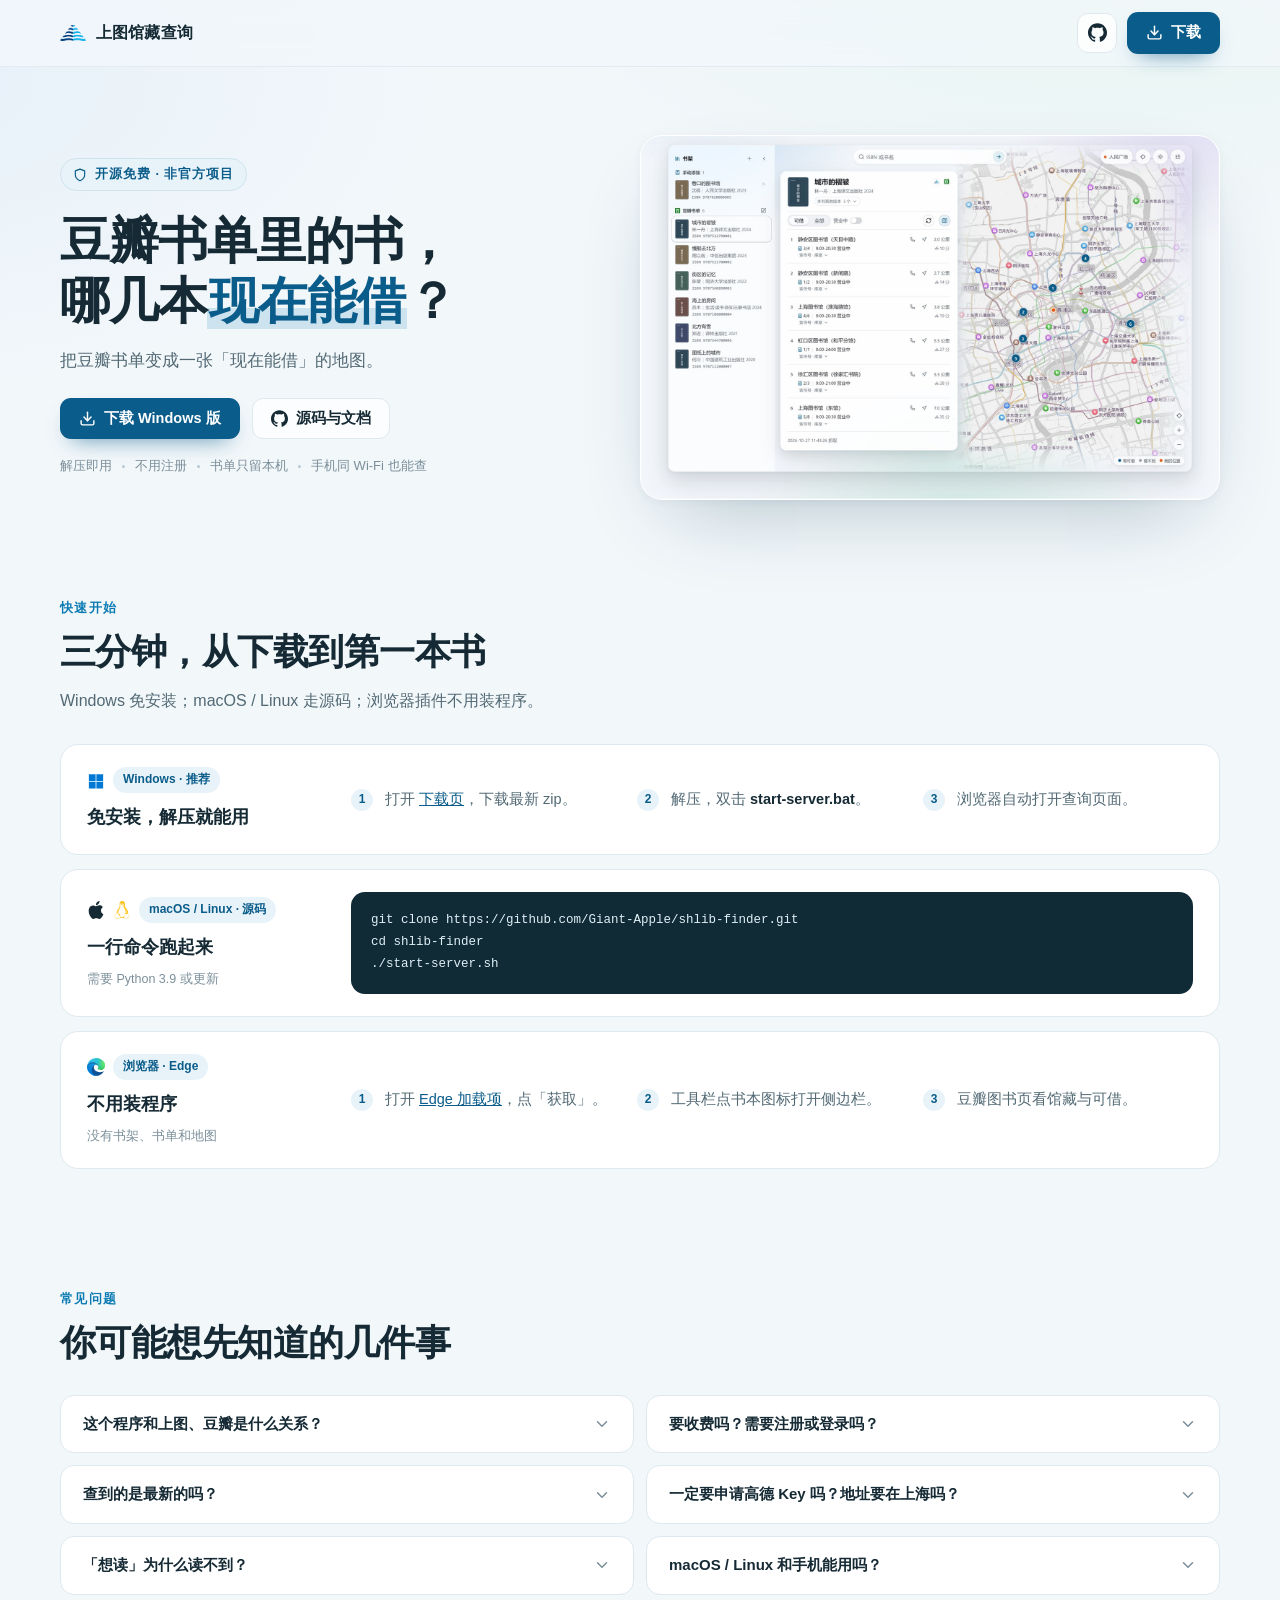
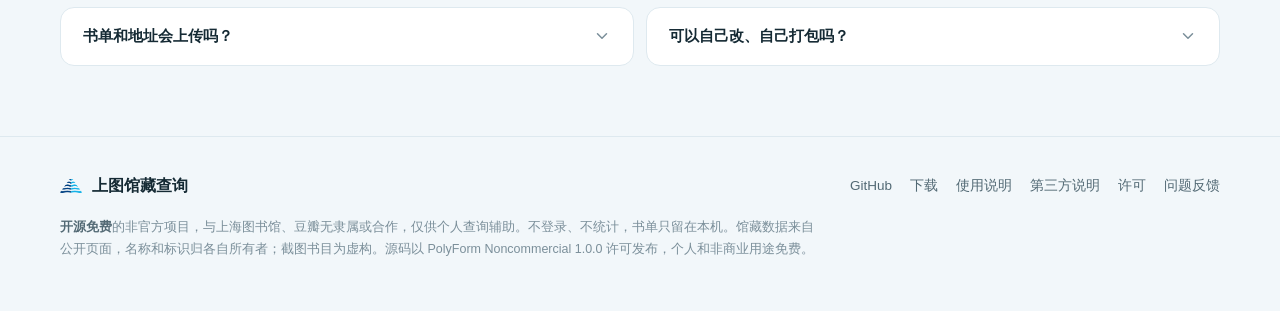
==== docs/index.html @ ef9fbb6e "官网快速开始改成三个端并配平台图标" ====
<!DOCTYPE html>
<html lang="zh-CN">
<head>
<meta charset="utf-8">
<meta name="viewport" content="width=device-width, initial-scale=1">
<title>上图馆藏查询 · 把豆瓣书单变成一张「现在能借」的地图</title>
<meta name="description" content="开源免费的个人工具：把豆瓣书单变成一张「现在能借」的地图，按 ISBN 查上海图书馆和全市分馆有没有、能不能借，按远近排好并标在地图上。装在自己电脑上，不用注册。">
<meta name="theme-color" content="#f2f7fa">
<meta property="og:type" content="website">
<meta property="og:title" content="上图馆藏查询 · 豆瓣书单 → 上海图书馆在架地图">
<meta property="og:description" content="开源免费。豆瓣书单变成一张「现在能借」的地图：按 ISBN 查上图与全市分馆的在架情况，按远近排好并标在地图上。装在自己电脑上，书单和配置只留在这台电脑上。">
<meta property="og:image" content="https://raw.githubusercontent.com/Giant-Apple/shlib-finder/main/docs/feature/01-hero.jpg">
<link rel="icon" type="image/png" sizes="32x32" href="icon-32.png">
<link rel="apple-touch-icon" href="icon-180.png">
<style>
  :root {
    --bg: #f2f7fa;
    --card: #ffffff;
    --ink: #152a34;
    --ink-2: #526974;
    --ink-3: #7b8f9a;
    --brand: #0a5c8a;
    --brand-2: #0a7ab2;
    --brand-soft: #e8f3f9;
    --brand-line: #cfe3ef;
    --line: #dee9ef;
    --shadow: 0 34px 80px -34px rgba(16, 62, 86, .32), 0 2px 8px rgba(16, 62, 86, .05);
    --font: -apple-system, BlinkMacSystemFont, "Segoe UI", "PingFang SC",
            "Hiragino Sans GB", "Microsoft YaHei", "Noto Sans SC", Roboto, sans-serif;
    --mono: "SFMono-Regular", ui-monospace, Consolas, "Liberation Mono", Menlo, monospace;
  }

  * { box-sizing: border-box; }

  html { scroll-behavior: smooth; scroll-padding-top: 88px; }

  body {
    margin: 0;
    font-family: var(--font);
    color: var(--ink);
    line-height: 1.65;
    background:
      radial-gradient(1100px 620px at 88% -8%, #e2f4ed 0%, rgba(226, 244, 237, 0) 62%),
      radial-gradient(900px 520px at -8% 4%, #e6f0f9 0%, rgba(230, 240, 249, 0) 60%),
      var(--bg);
    -webkit-font-smoothing: antialiased;
    text-rendering: optimizeLegibility;
  }

  a { color: var(--brand); }

  img { display: block; max-width: 100%; height: auto; }

  .wrap { width: min(1160px, calc(100% - 48px)); margin: 0 auto; }

  .skip {
    position: absolute; left: -9999px; top: 0; z-index: 100;
    background: var(--brand); color: #fff; padding: 10px 16px; border-radius: 0 0 10px 0;
  }
  .skip:focus { left: 0; }

  :focus-visible { outline: 3px solid rgba(10, 122, 178, .45); outline-offset: 3px; border-radius: 6px; }

  /* ---------------------------------------------------------------- 顶栏 */

  .top {
    position: sticky; top: 0; z-index: 20;
    background: rgba(242, 247, 250, .82);
    border-bottom: 1px solid rgba(222, 233, 239, .8);
    backdrop-filter: saturate(1.4) blur(14px);
    -webkit-backdrop-filter: saturate(1.4) blur(14px);
  }
  .top-in {
    display: flex; align-items: center; gap: 28px;
    height: 66px;
  }
  .brand {
    display: inline-flex; align-items: center; gap: 10px;
    color: var(--ink); text-decoration: none; font-weight: 650;
    letter-spacing: .01em; font-size: 16px; white-space: nowrap;
  }
  .brand img { width: 26px; height: auto; }
  .top-acts { display: flex; align-items: center; gap: 10px; margin-left: auto; }

  .btn {
    display: inline-flex; align-items: center; justify-content: center; gap: 8px;
    padding: 11px 18px; border-radius: 11px; border: 1px solid transparent;
    font-family: inherit; font-size: 14.5px; font-weight: 600; line-height: 1.2;
    text-decoration: none; cursor: pointer; white-space: nowrap;
    transition: background .16s ease, border-color .16s ease, transform .16s ease, box-shadow .16s ease;
  }
  .btn svg { width: 17px; height: 17px; flex: none; }
  .btn-primary {
    background: var(--brand); color: #fff;
    box-shadow: 0 10px 22px -12px rgba(10, 92, 138, .8);
  }
  .btn-primary:hover { background: #084c72; transform: translateY(-1px); }
  .btn-ghost { background: rgba(255, 255, 255, .75); color: var(--ink); border-color: var(--line); }
  .btn-ghost:hover { border-color: var(--brand-line); color: var(--brand); background: #fff; }
  .btn-icon { width: 40px; height: 40px; padding: 0; border-radius: 11px; }
  .btn-icon svg { width: 19px; height: 19px; }

  /* ---------------------------------------------------------------- 首屏 */

  .hero { padding: 68px 0 36px; }
  .hero-grid {
    display: grid; grid-template-columns: minmax(0, .95fr) minmax(0, 1.05fr);
    gap: 56px; align-items: center;
  }
  .eyebrow {
    display: inline-flex; align-items: center; gap: 8px;
    font-size: 12.5px; letter-spacing: .08em; text-transform: uppercase;
    color: var(--brand); background: var(--brand-soft);
    border: 1px solid var(--brand-line); border-radius: 999px;
    padding: 5px 12px; font-weight: 650;
  }
  .eyebrow svg { width: 14px; height: 14px; }
  h1 {
    margin: 20px 0 16px;
    font-size: clamp(31px, 4vw, 50px);
    line-height: 1.2; letter-spacing: -.02em; font-weight: 750;
  }
  h1 .hl {
    color: var(--brand); white-space: nowrap;
    background: linear-gradient(transparent 62%, rgba(10, 122, 178, .16) 62%);
    padding: 0 2px;
  }
  .lede { margin: 0 0 24px; color: var(--ink-2); font-size: 16.5px; max-width: 34em; }
  .cta-row { display: flex; flex-wrap: wrap; gap: 12px; align-items: center; }
  .hero-notes {
    margin: 16px 0 0; display: flex; flex-wrap: wrap; align-items: center;
    font-size: 13px; color: var(--ink-3);
  }
  .hero-notes span { display: inline-flex; align-items: center; white-space: nowrap; }
  .hero-notes span:not(:last-child)::after {
    content: ""; width: 3px; height: 3px; margin: 0 10px;
    border-radius: 50%; background: #b6c9d4;
  }

  .shot {
    border-radius: 22px; overflow: hidden; background: #fff;
    border: 1px solid rgba(255, 255, 255, .9);
    box-shadow: var(--shadow);
  }
  .shot img { width: 100%; }

  /* ---------------------------------------------------------------- 通用区块 */

  section { scroll-margin-top: 88px; }
  .band { padding: 58px 0; }
  .sec-head { max-width: 640px; margin-bottom: 30px; }
  .kicker {
    font-size: 12.5px; letter-spacing: .1em; text-transform: uppercase;
    color: var(--brand-2); font-weight: 700;
  }
  h2 {
    margin: 8px 0 14px; font-size: clamp(26px, 3.1vw, 36px);
    line-height: 1.25; letter-spacing: -.015em; font-weight: 720;
    text-wrap: balance;
  }
  .sec-head p { margin: 0; color: var(--ink-2); font-size: 16px; }

  /* ---------------------------------------------------------------- 上手 */

  .start-list { display: grid; gap: 14px; }
  .end-row {
    display: grid; grid-template-columns: 230px minmax(0, 1fr); gap: 34px;
    align-items: center;
    background: var(--card); border: 1px solid var(--line); border-radius: 18px;
    padding: 22px 26px;
  }
  .end-k { display: flex; align-items: center; gap: 8px; }
  .end-k .ico { display: block; width: 18px; height: 18px; flex: none; }
  .end-k .tag {
    display: inline-block; font-size: 12px; font-weight: 650; color: var(--brand);
    background: var(--brand-soft); border-radius: 999px; padding: 3px 10px;
  }
  .end-l h3 { margin: 10px 0 0; font-size: 18px; font-weight: 680; }
  .end-note { margin: 6px 0 0; font-size: 12.5px; color: var(--ink-3); }
  .steps { list-style: none; counter-reset: step; margin: 0; padding: 0; display: grid; gap: 12px; }
  .steps li {
    counter-increment: step; display: flex; gap: 12px;
    color: var(--ink-2); font-size: 14.5px;
  }
  .steps li::before {
    content: counter(step);
    flex: none; width: 22px; height: 22px; margin-top: 1px;
    border-radius: 50%; background: var(--brand-soft); color: var(--brand);
    font-size: 12px; font-weight: 700;
    display: inline-flex; align-items: center; justify-content: center;
  }
  .steps b { color: var(--ink); font-weight: 620; }
  .steps.inline3 { grid-template-columns: repeat(3, minmax(0, 1fr)); gap: 16px; align-items: start; }
  pre {
    margin: 4px 0 14px; padding: 18px 20px; overflow-x: auto;
    background: #102a36; color: #dff0f6; border-radius: 14px;
    font-family: var(--mono); font-size: 12.5px; line-height: 1.75;
    white-space: pre; overflow-wrap: normal;
  }
  .end-row pre { margin: 0; }

  /* ---------------------------------------------------------------- FAQ */

  .faq { display: grid; grid-template-columns: repeat(2, minmax(0, 1fr)); gap: 12px; align-items: start; }
  .faq details {
    background: var(--card); border: 1px solid var(--line); border-radius: 14px;
    padding: 0 22px; transition: border-color .16s ease;
  }
  .faq details[open] { border-color: var(--brand-line); }
  .faq summary {
    list-style: none; cursor: pointer; padding: 16px 0;
    display: flex; align-items: center; justify-content: space-between; gap: 16px;
    font-size: 15px; font-weight: 620; color: var(--ink);
  }
  .faq summary::-webkit-details-marker { display: none; }
  .keep { white-space: nowrap; }
  .faq summary svg { width: 18px; height: 18px; color: var(--ink-3); flex: none; transition: transform .18s ease; }
  .faq details[open] summary svg { transform: rotate(180deg); color: var(--brand); }
  .faq .a { padding: 0 0 16px; color: var(--ink-2); font-size: 14.5px; }
  .faq .a p { margin: 0 0 10px; }
  .faq .a p:last-child { margin-bottom: 0; }

  /* ---------------------------------------------------------------- 页脚 */

  footer { border-top: 1px solid var(--line); padding: 36px 0 44px; margin-top: 12px; }
  .foot-top { display: flex; flex-wrap: wrap; gap: 22px; align-items: center; justify-content: space-between; }
  .foot-brand { display: inline-flex; align-items: center; gap: 10px; font-weight: 650; }
  .foot-brand img { width: 22px; }
  .foot-links { display: flex; flex-wrap: wrap; gap: 18px; font-size: 13.5px; }
  .foot-links a { color: var(--ink-2); text-decoration: none; }
  .foot-links a:hover { color: var(--brand); text-decoration: underline; text-underline-offset: 3px; }
  .foot-note { margin: 18px 0 0; max-width: 760px; color: var(--ink-3); font-size: 12.5px; line-height: 1.75; }
  .foot-note strong { color: var(--ink-2); font-weight: 620; }

  /* ---------------------------------------------------------------- 响应式 */

  @media (max-width: 1160px) {
    .steps.inline3 { grid-template-columns: 1fr; gap: 12px; }
  }

  @media (max-width: 1080px) {
    .end-row { grid-template-columns: 200px minmax(0, 1fr); gap: 24px; }
  }

  @media (max-width: 980px) {
    .hero { padding-top: 50px; }
    .hero-grid { grid-template-columns: 1fr; gap: 32px; }
    .band { padding: 54px 0; }
    .end-row { grid-template-columns: minmax(0, 1fr); gap: 16px; padding: 20px 22px; }
    .steps.inline3 { grid-template-columns: 1fr; gap: 12px; }
  }

  @media (max-width: 720px) {
    .wrap { width: min(1160px, calc(100% - 36px)); }
    .top-in { height: 60px; gap: 14px; }
    .brand { font-size: 15px; }
    .brand img { width: 23px; }
    .top .btn-icon { display: none; }
    .top .btn-primary { padding: 9px 14px; font-size: 13.5px; }
    h1 { font-size: clamp(30px, 8vw, 40px); }
    h2 { font-size: clamp(23px, calc(3.1vw + 12px), 30px); }
    .lede { font-size: 15.5px; }
    .hero { padding: 40px 0 22px; }
    .band { padding: 46px 0; }
    pre { white-space: pre-wrap; overflow-wrap: anywhere; }
    .faq { grid-template-columns: 1fr; }
    .foot-top { align-items: flex-start; }
  }

  @media (prefers-reduced-motion: reduce) {
    html { scroll-behavior: auto; }
    *, *::before, *::after { transition: none !important; }
  }
</style>
</head>
<body>
<a class="skip" href="#main">跳到正文</a>

<header class="top">
  <div class="wrap top-in">
    <a class="brand" href="#top">
      <img src="shl-logo.png" alt="" width="26" height="26">
      上图馆藏查询
    </a>
    <div class="top-acts">
      <a class="btn btn-ghost btn-icon" href="https://github.com/Giant-Apple/shlib-finder"
         target="_blank" rel="noopener noreferrer" aria-label="在 GitHub 查看源码" title="GitHub 源码">
        <svg viewBox="0 0 24 24" aria-hidden="true"><path fill="currentColor" d="M12 .297c-6.63 0-12 5.373-12 12 0 5.303 3.438 9.8 8.205 11.385.6.113.82-.258.82-.577 0-.285-.01-1.04-.015-2.04-3.338.724-4.042-1.61-4.042-1.61C4.422 18.07 3.633 17.7 3.633 17.7c-1.087-.744.084-.729.084-.729 1.205.084 1.838 1.236 1.838 1.236 1.07 1.835 2.809 1.305 3.495.998.108-.776.417-1.305.76-1.605-2.665-.3-5.466-1.332-5.466-5.93 0-1.31.465-2.38 1.235-3.22-.135-.303-.54-1.523.105-3.176 0 0 1.005-.322 3.3 1.23.96-.267 1.98-.399 3-.405 1.02.006 2.04.138 3 .405 2.28-1.552 3.285-1.23 3.285-1.23.645 1.653.24 2.873.12 3.176.765.84 1.23 1.91 1.23 3.22 0 4.61-2.805 5.625-5.475 5.92.42.36.81 1.096.81 2.22 0 1.606-.015 2.896-.015 3.286 0 .315.21.69.825.57C20.565 22.092 24 17.592 24 12.297c0-6.627-5.373-12-12-12"/></svg>
      </a>
      <a class="btn btn-primary" href="https://github.com/Giant-Apple/shlib-finder/releases/latest"
         target="_blank" rel="noopener noreferrer">
        <svg viewBox="0 0 24 24" fill="none" stroke="currentColor" stroke-width="2" stroke-linecap="round" stroke-linejoin="round" aria-hidden="true"><path d="M21 15v4a2 2 0 0 1-2 2H5a2 2 0 0 1-2-2v-4"/><path d="m7 10 5 5 5-5"/><path d="M12 15V3"/></svg>
        下载
      </a>
    </div>
  </div>
</header>

<main id="main">
  <div id="top"></div>

  <!-- 首屏 -->
  <section class="hero">
    <div class="wrap">
      <div class="hero-grid">
        <div>
          <span class="eyebrow">
            <svg viewBox="0 0 24 24" fill="none" stroke="currentColor" stroke-width="2" stroke-linecap="round" stroke-linejoin="round" aria-hidden="true"><path d="M12 22s8-4 8-10V5l-8-3-8 3v7c0 6 8 10 8 10Z"/></svg>
            开源免费 · 非官方项目
          </span>
          <h1>豆瓣书单里的书，<br>哪几本<span class="hl">现在能借</span>？</h1>
          <p class="lede">
            把豆瓣书单变成一张「现在能借」的地图。
          </p>
          <div class="cta-row">
            <a class="btn btn-primary" href="https://github.com/Giant-Apple/shlib-finder/releases/latest"
               target="_blank" rel="noopener noreferrer">
              <svg viewBox="0 0 24 24" fill="none" stroke="currentColor" stroke-width="2" stroke-linecap="round" stroke-linejoin="round" aria-hidden="true"><path d="M21 15v4a2 2 0 0 1-2 2H5a2 2 0 0 1-2-2v-4"/><path d="m7 10 5 5 5-5"/><path d="M12 15V3"/></svg>
              下载 Windows 版
            </a>
            <a class="btn btn-ghost" href="https://github.com/Giant-Apple/shlib-finder"
               target="_blank" rel="noopener noreferrer">
              <svg viewBox="0 0 24 24" aria-hidden="true"><path fill="currentColor" d="M12 .297c-6.63 0-12 5.373-12 12 0 5.303 3.438 9.8 8.205 11.385.6.113.82-.258.82-.577 0-.285-.01-1.04-.015-2.04-3.338.724-4.042-1.61-4.042-1.61C4.422 18.07 3.633 17.7 3.633 17.7c-1.087-.744.084-.729.084-.729 1.205.084 1.838 1.236 1.838 1.236 1.07 1.835 2.809 1.305 3.495.998.108-.776.417-1.305.76-1.605-2.665-.3-5.466-1.332-5.466-5.93 0-1.31.465-2.38 1.235-3.22-.135-.303-.54-1.523.105-3.176 0 0 1.005-.322 3.3 1.23.96-.267 1.98-.399 3-.405 1.02.006 2.04.138 3 .405 2.28-1.552 3.285-1.23 3.285-1.23.645 1.653.24 2.873.12 3.176.765.84 1.23 1.91 1.23 3.22 0 4.61-2.805 5.625-5.475 5.92.42.36.81 1.096.81 2.22 0 1.606-.015 2.896-.015 3.286 0 .315.21.69.825.57C20.565 22.092 24 17.592 24 12.297c0-6.627-5.373-12-12-12"/></svg>
              源码与文档
            </a>
          </div>
          <p class="hero-notes">
            <span>解压即用</span>
            <span>不用注册</span>
            <span>书单只留本机</span>
            <span>手机同 Wi-Fi 也能查</span>
          </p>
        </div>
        <div>
          <div class="shot">
            <img src="feature/01-hero.jpg" width="1600" height="1006"
                 alt="上图馆藏查询界面：左侧是书架，中间是某一本书在各馆的在架数量与距离，右侧是标出各馆位置的地图。">
          </div>
        </div>
      </div>

    </div>
  </section>

  <!-- 上手 -->
  <section class="band" id="start">
    <div class="wrap">
      <div class="sec-head">
        <span class="kicker">快速开始</span>
        <h2>三分钟，从下载到第一本书</h2>
        <p>Windows 免安装；macOS / Linux 走源码；浏览器插件不用装程序。</p>
      </div>

      <div class="start-list">
        <div class="end-row">
          <div class="end-l">
            <span class="end-k">
              <img class="ico" src="brand/windows.svg" alt="" width="18" height="18">
              <span class="tag">Windows · 推荐</span>
            </span>
            <h3>免安装，解压就能用</h3>
          </div>
          <ol class="steps inline3">
            <li><span>打开 <a href="https://github.com/Giant-Apple/shlib-finder/releases/latest" target="_blank" rel="noopener noreferrer">下载页</a>，下载最新 zip。</span></li>
            <li><span>解压，双击 <b>start-server.bat</b>。</span></li>
            <li><span>浏览器自动打开查询页面。</span></li>
          </ol>
        </div>

        <div class="end-row">
          <div class="end-l">
            <span class="end-k">
              <img class="ico" src="brand/apple.svg" alt="" width="18" height="18">
              <img class="ico" src="brand/linux.svg" alt="" width="18" height="18">
              <span class="tag">macOS / Linux · 源码</span>
            </span>
            <h3>一行命令跑起来</h3>
            <p class="end-note">需要 Python 3.9 或更新</p>
          </div>
<pre><code>git clone https://github.com/Giant-Apple/shlib-finder.git
cd shlib-finder
./start-server.sh</code></pre>
        </div>

        <div class="end-row">
          <div class="end-l">
            <span class="end-k">
              <img class="ico" src="brand/edge.svg" alt="" width="18" height="18">
              <span class="tag">浏览器 · Edge</span>
            </span>
            <h3>不用装程序</h3>
            <p class="end-note">没有书架、书单和地图</p>
          </div>
          <ol class="steps inline3">
            <li><span>打开 <a href="https://microsoftedge.microsoft.com/addons/detail/%E4%B8%8A%E5%9B%BE%E9%A6%86%E8%97%8F%E6%9F%A5%E8%AF%A2/kpdbanjmlkfdaebckkjojfbaheojmjok" target="_blank" rel="noopener noreferrer">Edge 加载项</a>，点「获取」。</span></li>
            <li><span>工具栏点书本图标打开侧边栏。</span></li>
            <li><span>豆瓣图书页看馆藏与可借。</span></li>
          </ol>
        </div>
      </div>
    </div>
  </section>

  <!-- 常见问题 -->
  <section class="band" id="faq">
    <div class="wrap">
      <div class="sec-head">
        <span class="kicker">常见问题</span>
        <h2>你可能想先知道的几件事</h2>
      </div>
      <div class="faq">
        <details>
          <summary>这个程序和上图、豆瓣是什么关系？
            <svg viewBox="0 0 24 24" fill="none" stroke="currentColor" stroke-width="2" stroke-linecap="round" stroke-linejoin="round" aria-hidden="true"><path d="m6 9 6 6 6-6"/></svg>
          </summary>
          <div class="a"><p>没有关系，是个非官方项目，馆藏数据只来自公开页面。</p></div>
        </details>
        <details>
          <summary>要收费吗？需要注册或登录吗？
            <svg viewBox="0 0 24 24" fill="none" stroke="currentColor" stroke-width="2" stroke-linecap="round" stroke-linejoin="round" aria-hidden="true"><path d="m6 9 6 6 6-6"/></svg>
          </summary>
          <div class="a"><p>不收钱，也没有广告和内购，不需要注册。源码公开在 GitHub，任何人都能读、能改、自己打包。</p></div>
        </details>
        <details>
          <summary>查到的是最新的吗？
            <svg viewBox="0 0 24 24" fill="none" stroke="currentColor" stroke-width="2" stroke-linecap="round" stroke-linejoin="round" aria-hidden="true"><path d="m6 9 6 6 6-6"/></svg>
          </summary>
          <div class="a"><p>是当场从上图中查的，结果上会标出查的时间；想刷新点<span class="keep">「重新查询」</span>。</p></div>
        </details>
        <details>
          <summary>一定要申请高德 Key 吗？地址要在上海吗？
            <svg viewBox="0 0 24 24" fill="none" stroke="currentColor" stroke-width="2" stroke-linecap="round" stroke-linejoin="round" aria-hidden="true"><path d="m6 9 6 6 6-6"/></svg>
          </summary>
          <div class="a">
            <p>不填 Key 也能查馆藏，只是没有地图和远近。地址只认上海，别的城市会直接拒绝；少数馆算不出距离，会标成<span class="keep">「距离未知」</span>。</p>
            <p>开馆时间以各馆公告为准，节假日去之前最好打个电话。</p>
          </div>
        </details>
        <details>
          <summary>「想读」为什么读不到？
            <svg viewBox="0 0 24 24" fill="none" stroke="currentColor" stroke-width="2" stroke-linecap="round" stroke-linejoin="round" aria-hidden="true"><path d="m6 9 6 6 6-6"/></svg>
          </summary>
          <div class="a"><p>只用公开页面、不登你的豆瓣账号，私密列表读不到；在豆瓣把「想读」设为公开就行。</p></div>
        </details>
        <details>
          <summary>macOS / Linux 和手机能用吗？
            <svg viewBox="0 0 24 24" fill="none" stroke="currentColor" stroke-width="2" stroke-linecap="round" stroke-linejoin="round" aria-hidden="true"><path d="m6 9 6 6 6-6"/></svg>
          </summary>
          <div class="a"><p>免安装版只有 Windows，macOS / Linux 用源码运行；手机连同一个 Wi-Fi 打开网址就能查，不用装 App。</p></div>
        </details>
        <details>
          <summary>书单和地址会上传吗？
            <svg viewBox="0 0 24 24" fill="none" stroke="currentColor" stroke-width="2" stroke-linecap="round" stroke-linejoin="round" aria-hidden="true"><path d="m6 9 6 6 6-6"/></svg>
          </summary>
          <div class="a"><p>不会。程序跑在自己电脑上，不登录、不统计；查书时只连豆瓣、上图和高德，点<span class="keep">「检查更新」</span>才连 GitHub。</p></div>
        </details>
        <details>
          <summary>可以自己改、自己打包吗？
            <svg viewBox="0 0 24 24" fill="none" stroke="currentColor" stroke-width="2" stroke-linecap="round" stroke-linejoin="round" aria-hidden="true"><path d="m6 9 6 6 6-6"/></svg>
          </summary>
          <div class="a"><p>可以。源码公开，按 PolyForm Noncommercial 1.0.0 发布，个人和非商业用途免费。</p></div>
        </details>
      </div>
    </div>
  </section>
</main>

<footer>
  <div class="wrap">
    <div class="foot-top">
      <span class="foot-brand"><img src="shl-logo.png" alt="" width="22" height="22">上图馆藏查询</span>
      <nav class="foot-links" aria-label="页脚链接">
        <a href="https://github.com/Giant-Apple/shlib-finder" target="_blank" rel="noopener noreferrer">GitHub</a>
        <a href="https://github.com/Giant-Apple/shlib-finder/releases/latest" target="_blank" rel="noopener noreferrer">下载</a>
        <a href="https://github.com/Giant-Apple/shlib-finder/blob/main/README.md" target="_blank" rel="noopener noreferrer">使用说明</a>
        <a href="https://github.com/Giant-Apple/shlib-finder/blob/main/THIRD-PARTY.md" target="_blank" rel="noopener noreferrer">第三方说明</a>
        <a href="https://github.com/Giant-Apple/shlib-finder/blob/main/LICENSE" target="_blank" rel="noopener noreferrer">许可</a>
        <a href="https://github.com/Giant-Apple/shlib-finder/issues" target="_blank" rel="noopener noreferrer">问题反馈</a>
      </nav>
    </div>
    <p class="foot-note">
      <strong>开源免费</strong>的非官方项目，与上海图书馆、豆瓣无隶属或合作，仅供个人查询辅助。不登录、不统计，书单只留在本机。馆藏数据来自公开页面，名称和标识归各自所有者；截图书目为虚构。源码以 PolyForm Noncommercial 1.0.0 许可发布，个人和非商业用途免费。
    </p>
  </div>
</footer>

</body>
</html>
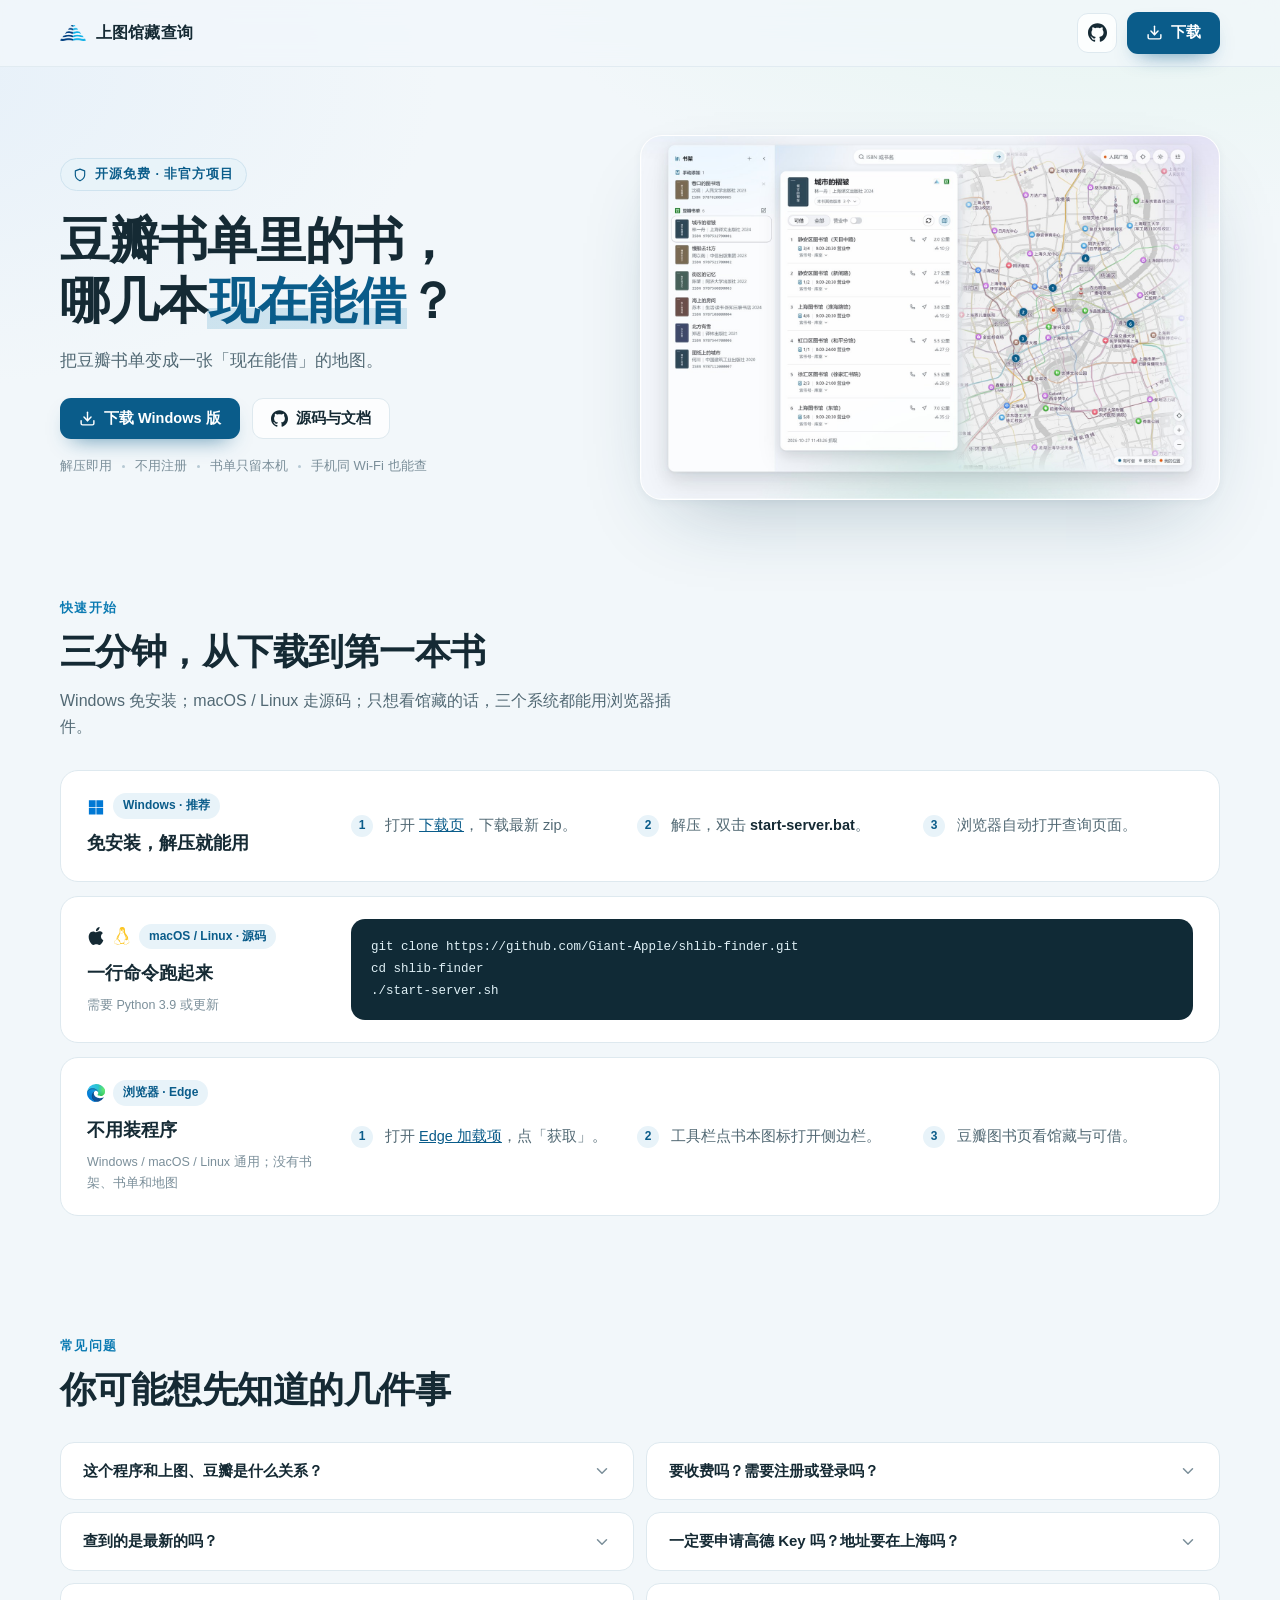
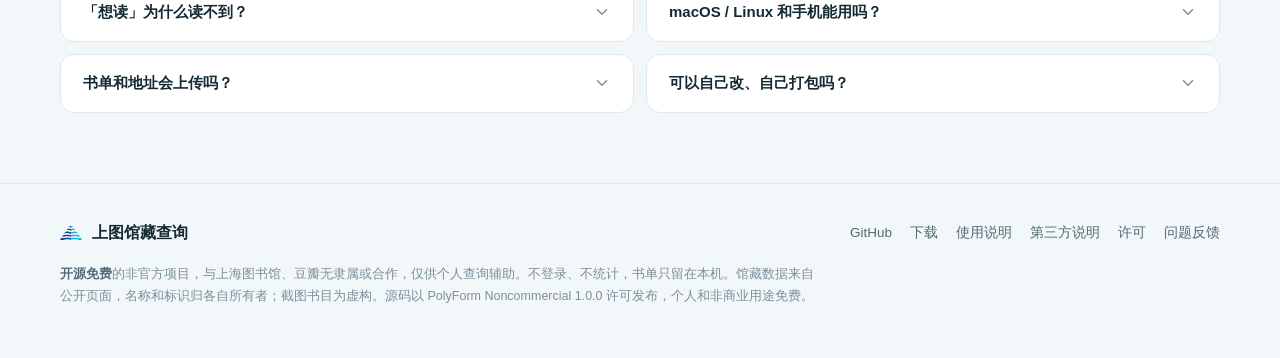
==== commit 03b7c15f: "新增馆评分只读显示，修好启动与重启脚本，改进加载占位与豆瓣提示位置" ====
--- a/docs/index.html
+++ b/docs/index.html
@@ -348,7 +348,7 @@
       <div class="sec-head">
         <span class="kicker">快速开始</span>
         <h2>三分钟，从下载到第一本书</h2>
-        <p>Windows 免安装；macOS / Linux 走源码；浏览器插件不用装程序。</p>
+        <p>Windows 免安装；macOS / Linux 走源码；只想看馆藏的话，三个系统都能用浏览器插件。</p>
       </div>
 
       <div class="start-list">
@@ -389,7 +389,7 @@
               <span class="tag">浏览器 · Edge</span>
             </span>
             <h3>不用装程序</h3>
-            <p class="end-note">没有书架、书单和地图</p>
+            <p class="end-note">Windows / macOS / Linux 通用；没有书架、书单和地图</p>
           </div>
           <ol class="steps inline3">
             <li><span>打开 <a href="https://microsoftedge.microsoft.com/addons/detail/%E4%B8%8A%E5%9B%BE%E9%A6%86%E8%97%8F%E6%9F%A5%E8%AF%A2/kpdbanjmlkfdaebckkjojfbaheojmjok" target="_blank" rel="noopener noreferrer">Edge 加载项</a>，点「获取」。</span></li>
@@ -446,7 +446,7 @@
           <summary>macOS / Linux 和手机能用吗？
             <svg viewBox="0 0 24 24" fill="none" stroke="currentColor" stroke-width="2" stroke-linecap="round" stroke-linejoin="round" aria-hidden="true"><path d="m6 9 6 6 6-6"/></svg>
           </summary>
-          <div class="a"><p>免安装版只有 Windows，macOS / Linux 用源码运行；手机连同一个 Wi-Fi 打开网址就能查，不用装 App。</p></div>
+          <div class="a"><p>免安装版只有 Windows，macOS / Linux 用源码运行；不想装 Python 的话，三个系统都能装浏览器插件，在豆瓣图书页直接看馆藏；手机连同一个 Wi-Fi 打开网址就能查，不用装 App。</p></div>
         </details>
         <details>
           <summary>书单和地址会上传吗？
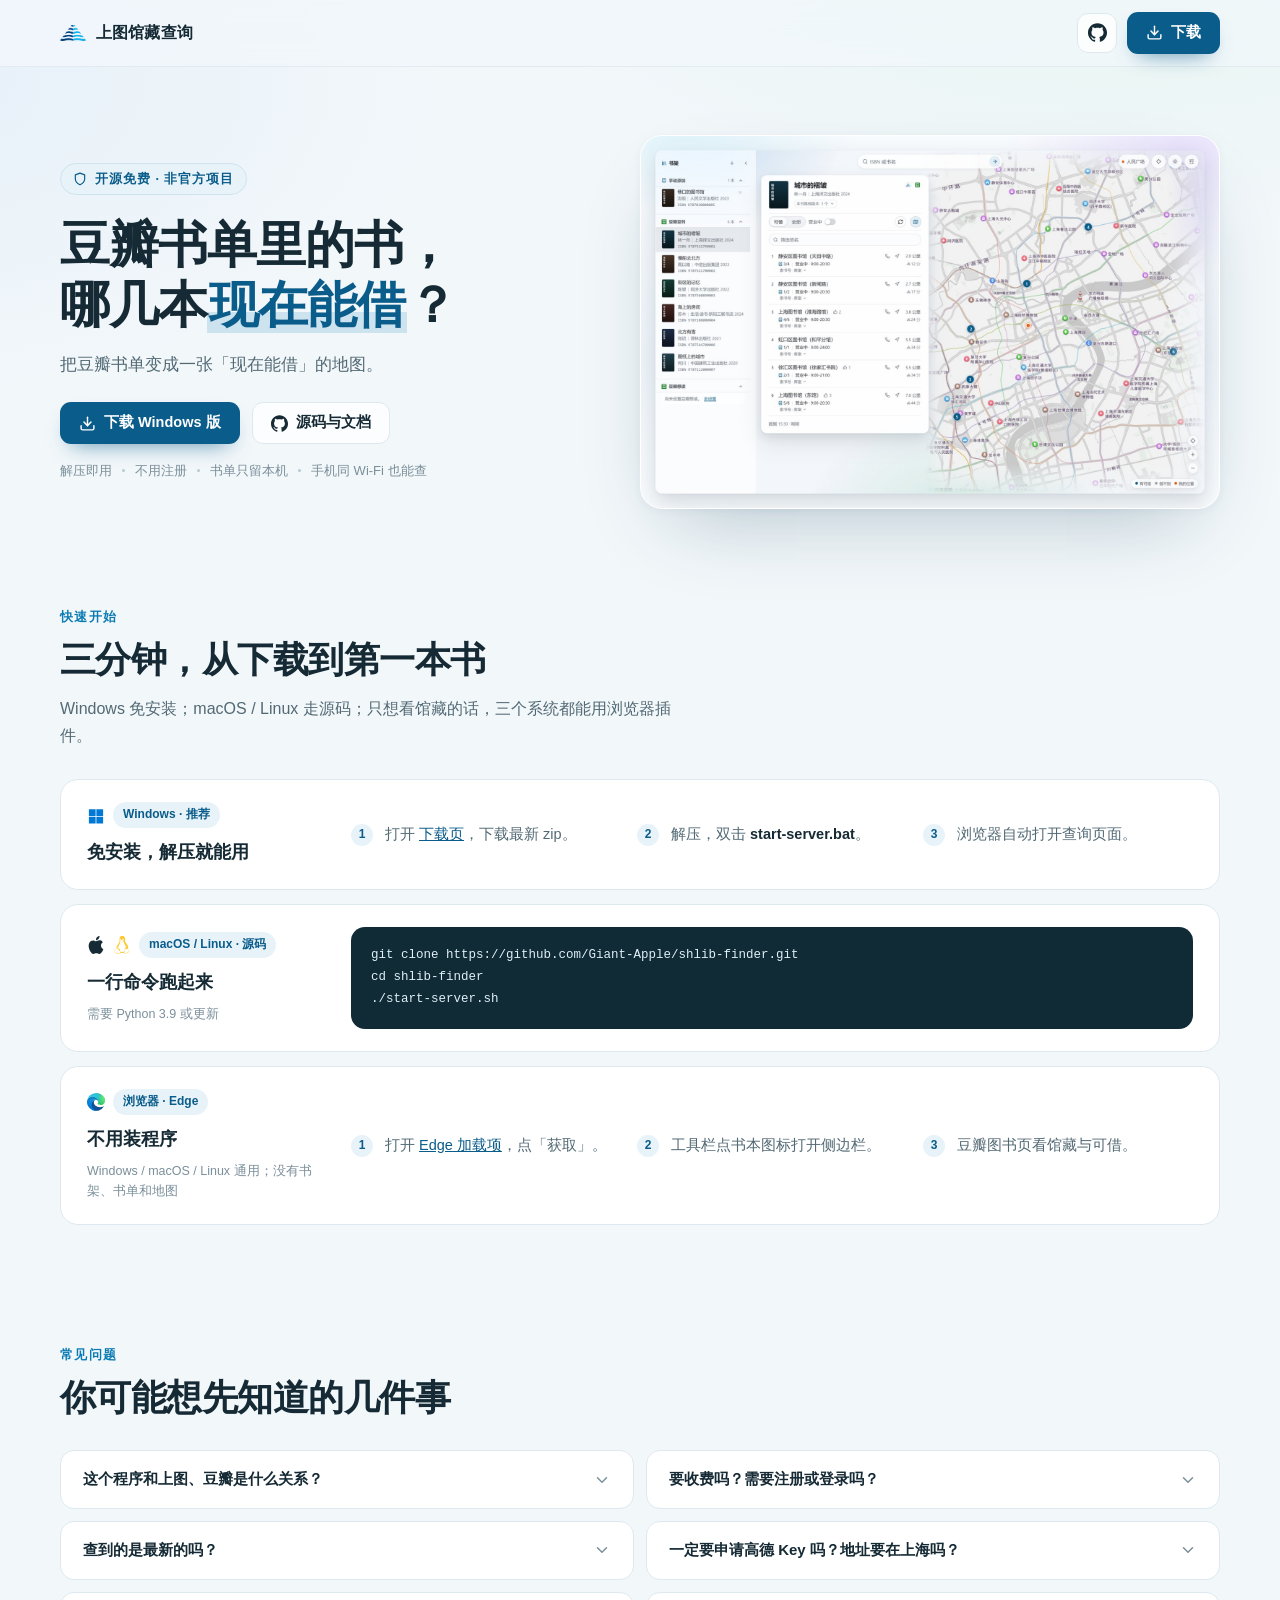
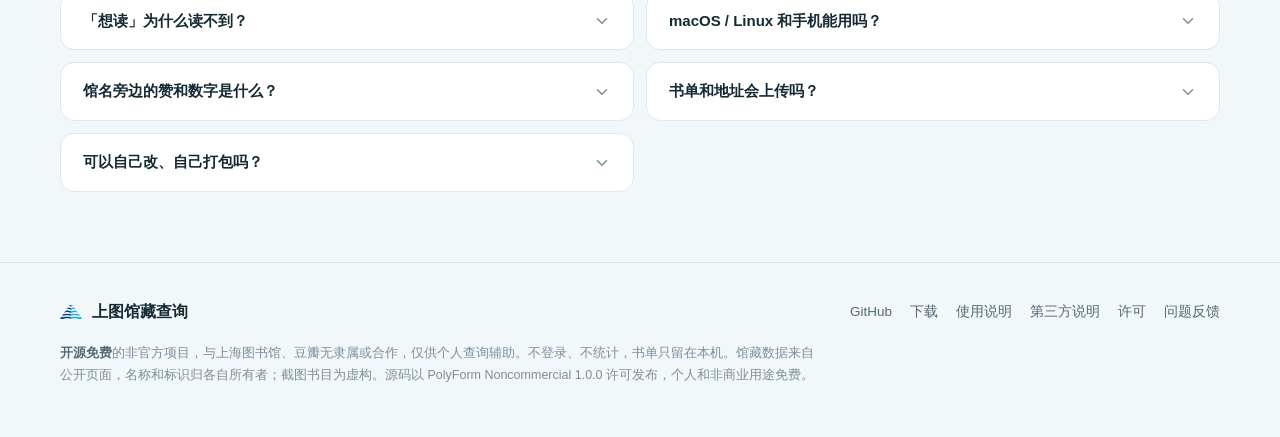
==== commit 708a07b9: "发版 0.2.0：介绍图补上馆评分，官网写明赞与净额的口径" ====
--- a/docs/index.html
+++ b/docs/index.html
@@ -333,7 +333,7 @@
         </div>
         <div>
           <div class="shot">
-            <img src="feature/01-hero.jpg" width="1600" height="1006"
+            <img src="feature/01-hero.jpg" width="1600" height="1030"
                  alt="上图馆藏查询界面：左侧是书架，中间是某一本书在各馆的在架数量与距离，右侧是标出各馆位置的地图。">
           </div>
         </div>
@@ -449,10 +449,16 @@
           <div class="a"><p>免安装版只有 Windows，macOS / Linux 用源码运行；不想装 Python 的话，三个系统都能装浏览器插件，在豆瓣图书页直接看馆藏；手机连同一个 Wi-Fi 打开网址就能查，不用装 App。</p></div>
         </details>
         <details>
+          <summary>馆名旁边的赞和数字是什么？
+            <svg viewBox="0 0 24 24" fill="none" stroke="currentColor" stroke-width="2" stroke-linecap="round" stroke-linejoin="round" aria-hidden="true"><path d="m6 9 6 6 6-6"/></svg>
+          </summary>
+          <div class="a"><p>是对这家馆的喜爱程度，和具体哪本书无关：数字是净额（赞 − 不喜欢），只有至少 2 台不同设备赞过才出现；一家馆一天一票、投过不能改，「不喜欢」的次数本身不公开。赞和<span class="keep">「不喜欢」</span>目前只在浏览器插件里能投，本地版只显示数字，读不到就不显示。</p></div>
+        </details>
+        <details>
           <summary>书单和地址会上传吗？
             <svg viewBox="0 0 24 24" fill="none" stroke="currentColor" stroke-width="2" stroke-linecap="round" stroke-linejoin="round" aria-hidden="true"><path d="m6 9 6 6 6-6"/></svg>
           </summary>
-          <div class="a"><p>不会。程序跑在自己电脑上，不登录、不统计；查书时只连豆瓣、上图和高德，点<span class="keep">「检查更新」</span>才连 GitHub。</p></div>
+          <div class="a"><p>不会。程序跑在自己电脑上，不登录、不统计；查书时只连豆瓣、上图和高德，打开页面时读一次公开发布的馆评分结果（不带任何本机信息），点<span class="keep">「检查更新」</span>才连 GitHub。</p></div>
         </details>
         <details>
           <summary>可以自己改、自己打包吗？
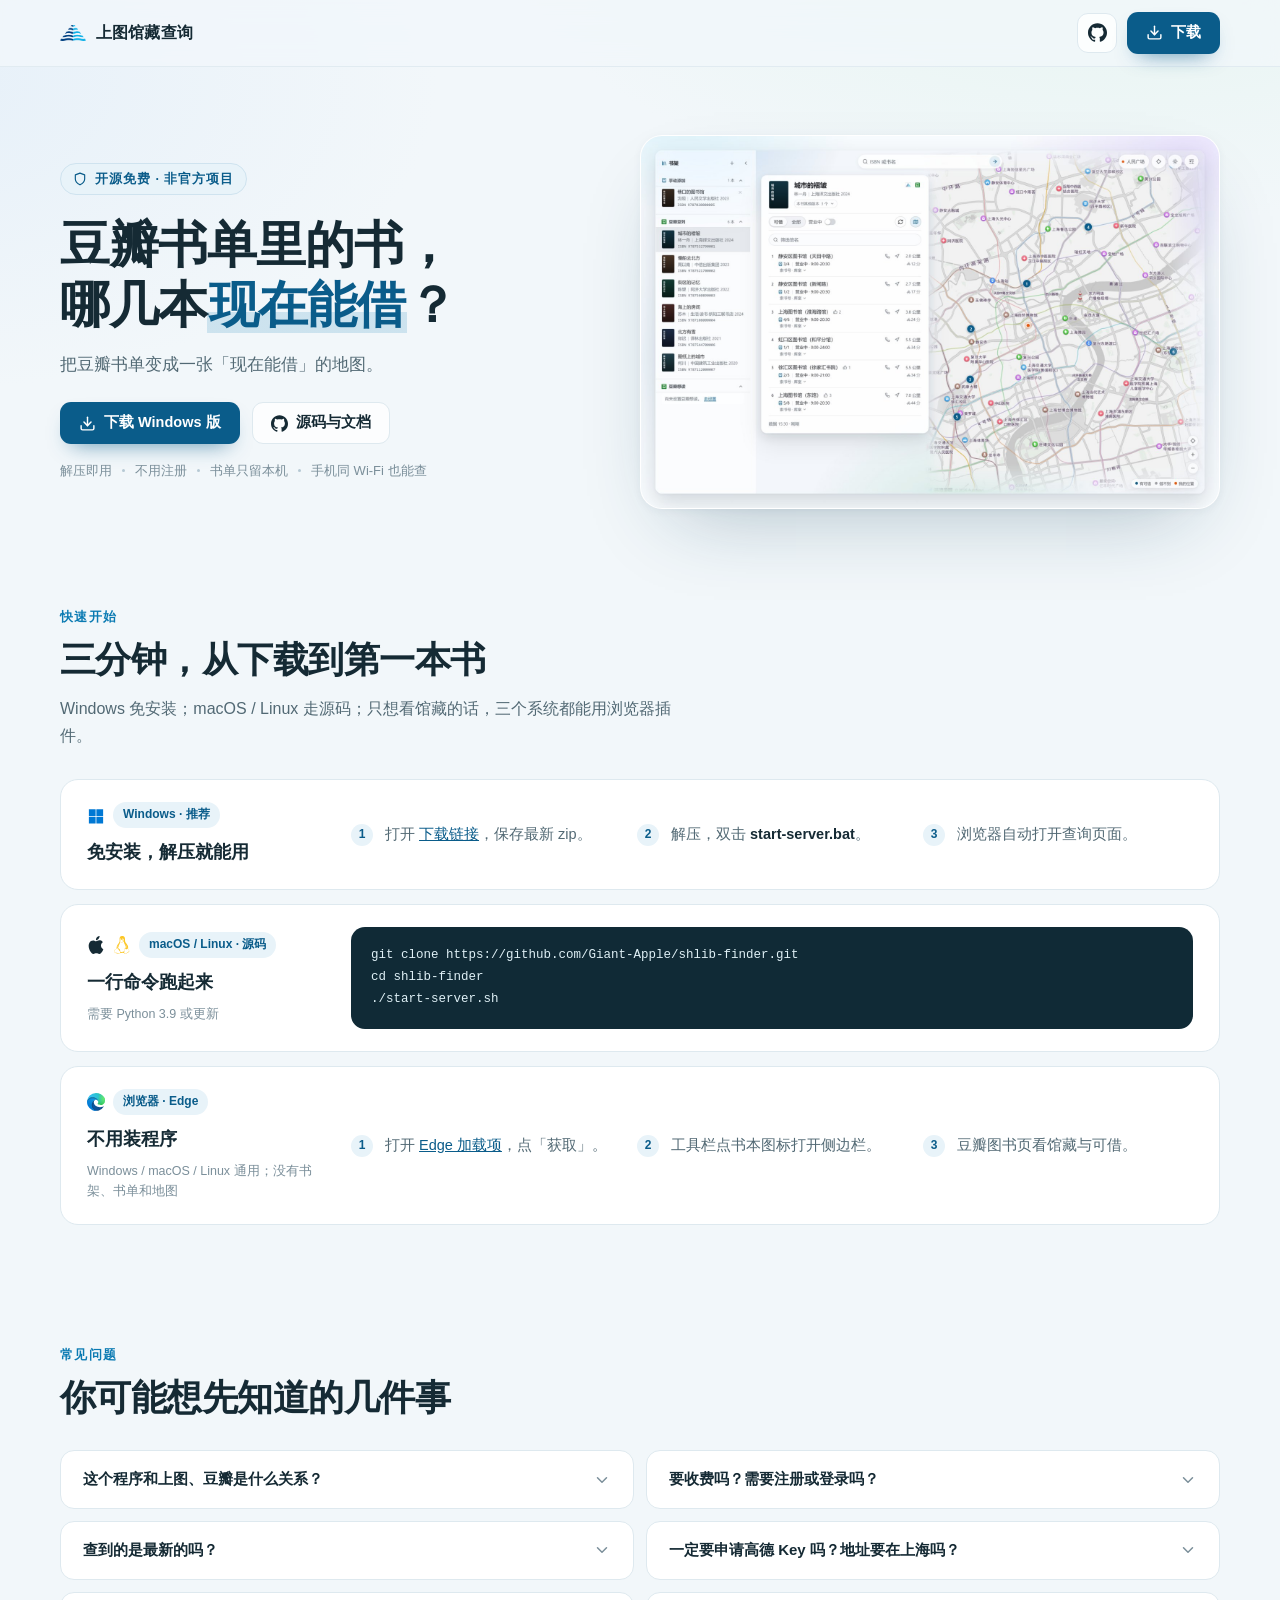
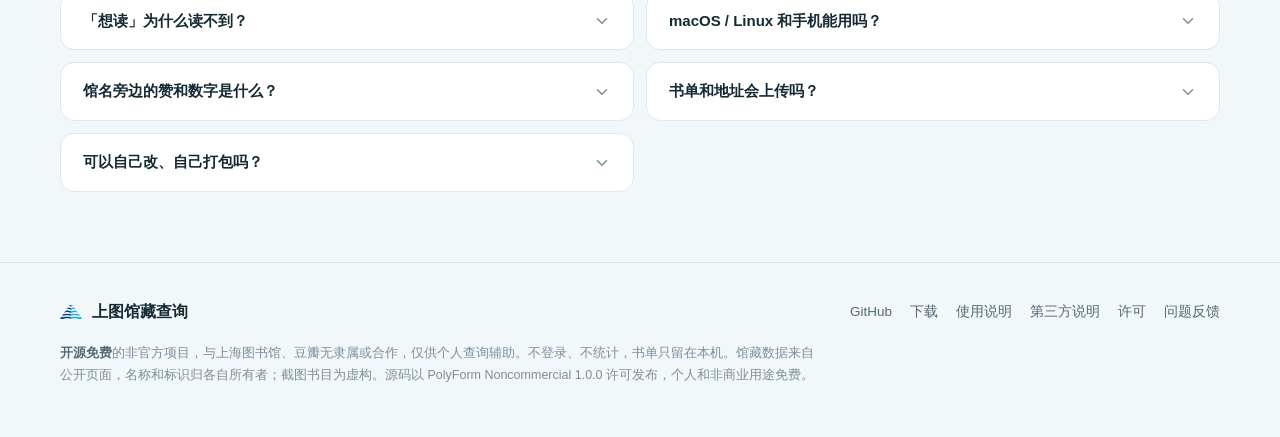
==== commit 8b2bc72a: "下载改由 Pages 提供" ====
--- a/docs/index.html
+++ b/docs/index.html
@@ -287,7 +287,7 @@
          target="_blank" rel="noopener noreferrer" aria-label="在 GitHub 查看源码" title="GitHub 源码">
         <svg viewBox="0 0 24 24" aria-hidden="true"><path fill="currentColor" d="M12 .297c-6.63 0-12 5.373-12 12 0 5.303 3.438 9.8 8.205 11.385.6.113.82-.258.82-.577 0-.285-.01-1.04-.015-2.04-3.338.724-4.042-1.61-4.042-1.61C4.422 18.07 3.633 17.7 3.633 17.7c-1.087-.744.084-.729.084-.729 1.205.084 1.838 1.236 1.838 1.236 1.07 1.835 2.809 1.305 3.495.998.108-.776.417-1.305.76-1.605-2.665-.3-5.466-1.332-5.466-5.93 0-1.31.465-2.38 1.235-3.22-.135-.303-.54-1.523.105-3.176 0 0 1.005-.322 3.3 1.23.96-.267 1.98-.399 3-.405 1.02.006 2.04.138 3 .405 2.28-1.552 3.285-1.23 3.285-1.23.645 1.653.24 2.873.12 3.176.765.84 1.23 1.91 1.23 3.22 0 4.61-2.805 5.625-5.475 5.92.42.36.81 1.096.81 2.22 0 1.606-.015 2.896-.015 3.286 0 .315.21.69.825.57C20.565 22.092 24 17.592 24 12.297c0-6.627-5.373-12-12-12"/></svg>
       </a>
-      <a class="btn btn-primary" href="https://github.com/Giant-Apple/shlib-finder/releases/latest"
+      <a class="btn btn-primary" href="https://giant-apple.github.io/shlib-finder/download/shlib-finder-latest.zip"
          target="_blank" rel="noopener noreferrer">
         <svg viewBox="0 0 24 24" fill="none" stroke="currentColor" stroke-width="2" stroke-linecap="round" stroke-linejoin="round" aria-hidden="true"><path d="M21 15v4a2 2 0 0 1-2 2H5a2 2 0 0 1-2-2v-4"/><path d="m7 10 5 5 5-5"/><path d="M12 15V3"/></svg>
         下载
@@ -313,7 +313,7 @@
             把豆瓣书单变成一张「现在能借」的地图。
           </p>
           <div class="cta-row">
-            <a class="btn btn-primary" href="https://github.com/Giant-Apple/shlib-finder/releases/latest"
+            <a class="btn btn-primary" href="https://giant-apple.github.io/shlib-finder/download/shlib-finder-latest.zip"
                target="_blank" rel="noopener noreferrer">
               <svg viewBox="0 0 24 24" fill="none" stroke="currentColor" stroke-width="2" stroke-linecap="round" stroke-linejoin="round" aria-hidden="true"><path d="M21 15v4a2 2 0 0 1-2 2H5a2 2 0 0 1-2-2v-4"/><path d="m7 10 5 5 5-5"/><path d="M12 15V3"/></svg>
               下载 Windows 版
@@ -361,7 +361,7 @@
             <h3>免安装，解压就能用</h3>
           </div>
           <ol class="steps inline3">
-            <li><span>打开 <a href="https://github.com/Giant-Apple/shlib-finder/releases/latest" target="_blank" rel="noopener noreferrer">下载页</a>，下载最新 zip。</span></li>
+            <li><span>打开 <a href="https://giant-apple.github.io/shlib-finder/download/shlib-finder-latest.zip" target="_blank" rel="noopener noreferrer">下载链接</a>，保存最新 zip。</span></li>
             <li><span>解压，双击 <b>start-server.bat</b>。</span></li>
             <li><span>浏览器自动打开查询页面。</span></li>
           </ol>
@@ -452,13 +452,13 @@
           <summary>馆名旁边的赞和数字是什么？
             <svg viewBox="0 0 24 24" fill="none" stroke="currentColor" stroke-width="2" stroke-linecap="round" stroke-linejoin="round" aria-hidden="true"><path d="m6 9 6 6 6-6"/></svg>
           </summary>
-          <div class="a"><p>是对这家馆的喜爱程度，和具体哪本书无关：数字是净额（赞 − 不喜欢），只有至少 2 台不同设备赞过才出现；一家馆一天一票、投过不能改，「不喜欢」的次数本身不公开。赞和<span class="keep">「不喜欢」</span>目前只在浏览器插件里能投，本地版只显示数字，读不到就不显示。</p></div>
+          <div class="a"><p>是对这家馆的喜爱程度，和具体哪本书无关：数字是净额（赞 − 不喜欢），喜欢的人多了才出现。赞和<span class="keep">「不喜欢」</span>在浏览器插件里投，本地版只看数字。</p></div>
         </details>
         <details>
           <summary>书单和地址会上传吗？
             <svg viewBox="0 0 24 24" fill="none" stroke="currentColor" stroke-width="2" stroke-linecap="round" stroke-linejoin="round" aria-hidden="true"><path d="m6 9 6 6 6-6"/></svg>
           </summary>
-          <div class="a"><p>不会。程序跑在自己电脑上，不登录、不统计；查书时只连豆瓣、上图和高德，打开页面时读一次公开发布的馆评分结果（不带任何本机信息），点<span class="keep">「检查更新」</span>才连 GitHub。</p></div>
+          <div class="a"><p>不会。程序跑在自己电脑上，不登录、不统计；查书时只连豆瓣、上图和高德，打开页面时读一次公开的馆评分，点<span class="keep">「检查更新」</span>才连 GitHub。</p></div>
         </details>
         <details>
           <summary>可以自己改、自己打包吗？
@@ -477,7 +477,7 @@
       <span class="foot-brand"><img src="shl-logo.png" alt="" width="22" height="22">上图馆藏查询</span>
       <nav class="foot-links" aria-label="页脚链接">
         <a href="https://github.com/Giant-Apple/shlib-finder" target="_blank" rel="noopener noreferrer">GitHub</a>
-        <a href="https://github.com/Giant-Apple/shlib-finder/releases/latest" target="_blank" rel="noopener noreferrer">下载</a>
+        <a href="https://giant-apple.github.io/shlib-finder/download/shlib-finder-latest.zip" target="_blank" rel="noopener noreferrer">下载</a>
         <a href="https://github.com/Giant-Apple/shlib-finder/blob/main/README.md" target="_blank" rel="noopener noreferrer">使用说明</a>
         <a href="https://github.com/Giant-Apple/shlib-finder/blob/main/THIRD-PARTY.md" target="_blank" rel="noopener noreferrer">第三方说明</a>
         <a href="https://github.com/Giant-Apple/shlib-finder/blob/main/LICENSE" target="_blank" rel="noopener noreferrer">许可</a>
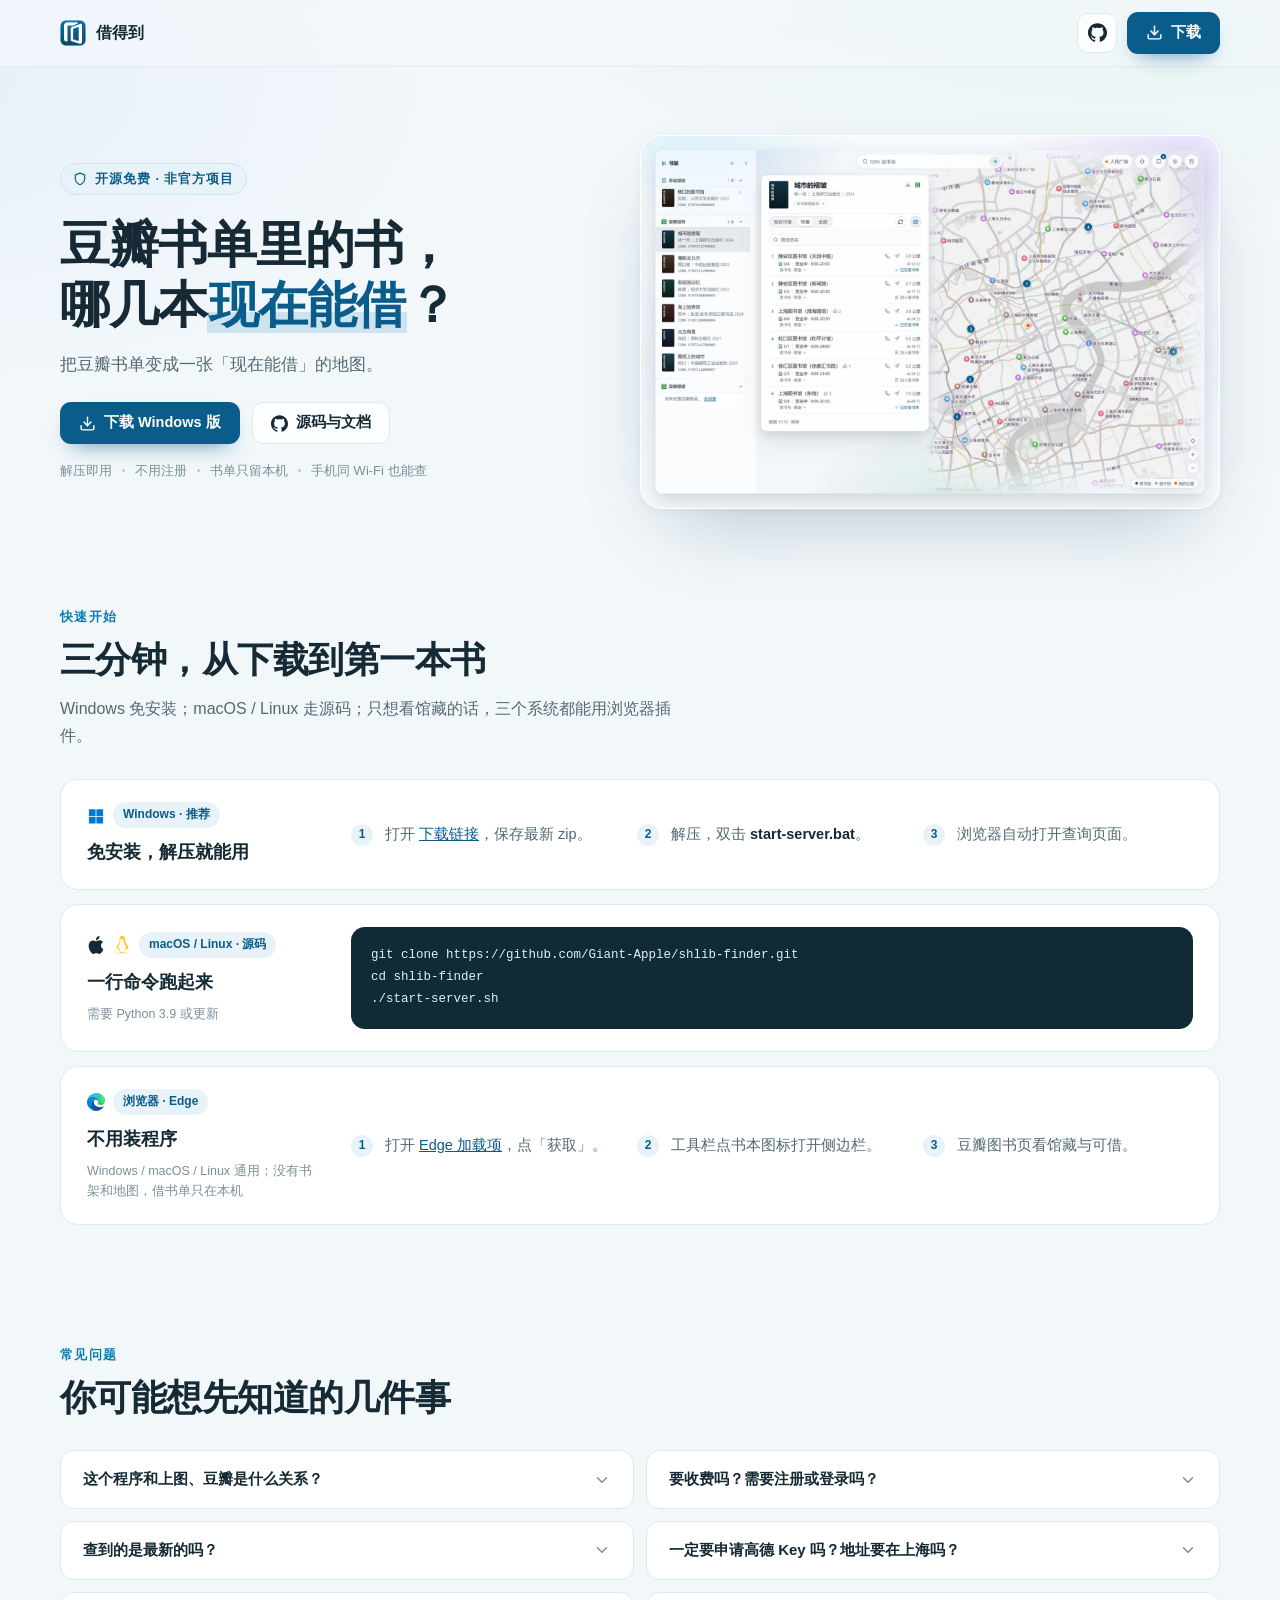
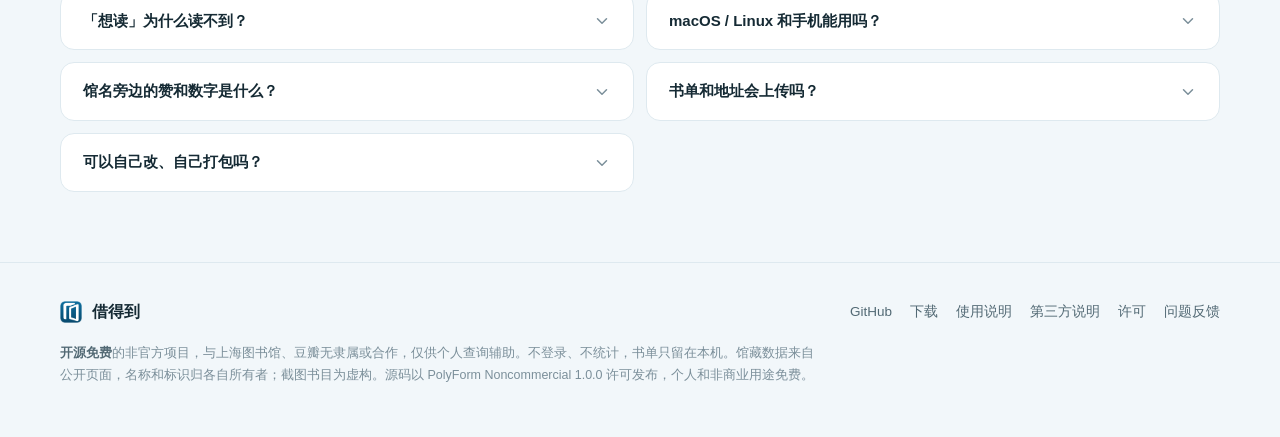
==== commit d3ab9ead: "借得到 0.3.0：更名、新图标与借书单" ====
--- a/docs/index.html
+++ b/docs/index.html
@@ -3,11 +3,11 @@
 <head>
 <meta charset="utf-8">
 <meta name="viewport" content="width=device-width, initial-scale=1">
-<title>上图馆藏查询 · 把豆瓣书单变成一张「现在能借」的地图</title>
+<title>借得到 · 把豆瓣书单变成一张「现在能借」的地图</title>
 <meta name="description" content="开源免费的个人工具：把豆瓣书单变成一张「现在能借」的地图，按 ISBN 查上海图书馆和全市分馆有没有、能不能借，按远近排好并标在地图上。装在自己电脑上，不用注册。">
 <meta name="theme-color" content="#f2f7fa">
 <meta property="og:type" content="website">
-<meta property="og:title" content="上图馆藏查询 · 豆瓣书单 → 上海图书馆在架地图">
+<meta property="og:title" content="借得到 · 豆瓣书单 → 上海图书馆在架地图">
 <meta property="og:description" content="开源免费。豆瓣书单变成一张「现在能借」的地图：按 ISBN 查上图与全市分馆的在架情况，按远近排好并标在地图上。装在自己电脑上，书单和配置只留在这台电脑上。">
 <meta property="og:image" content="https://raw.githubusercontent.com/Giant-Apple/shlib-finder/main/docs/feature/01-hero.jpg">
 <link rel="icon" type="image/png" sizes="32x32" href="icon-32.png">
@@ -279,8 +279,8 @@
 <header class="top">
   <div class="wrap top-in">
     <a class="brand" href="#top">
-      <img src="shl-logo.png" alt="" width="26" height="26">
-      上图馆藏查询
+      <img src="jdd-icon.png" alt="" width="26" height="26">
+      借得到
     </a>
     <div class="top-acts">
       <a class="btn btn-ghost btn-icon" href="https://github.com/Giant-Apple/shlib-finder"
@@ -334,7 +334,7 @@
         <div>
           <div class="shot">
             <img src="feature/01-hero.jpg" width="1600" height="1030"
-                 alt="上图馆藏查询界面：左侧是书架，中间是某一本书在各馆的在架数量与距离，右侧是标出各馆位置的地图。">
+                 alt="借得到界面：左侧是书架，中间是某一本书在各馆的在架数量与距离，右侧是标出各馆位置的地图。">
           </div>
         </div>
       </div>
@@ -389,7 +389,7 @@
               <span class="tag">浏览器 · Edge</span>
             </span>
             <h3>不用装程序</h3>
-            <p class="end-note">Windows / macOS / Linux 通用；没有书架、书单和地图</p>
+            <p class="end-note">Windows / macOS / Linux 通用；没有书架和地图，借书单只在本机</p>
           </div>
           <ol class="steps inline3">
             <li><span>打开 <a href="https://microsoftedge.microsoft.com/addons/detail/%E4%B8%8A%E5%9B%BE%E9%A6%86%E8%97%8F%E6%9F%A5%E8%AF%A2/kpdbanjmlkfdaebckkjojfbaheojmjok" target="_blank" rel="noopener noreferrer">Edge 加载项</a>，点「获取」。</span></li>
@@ -474,7 +474,7 @@
 <footer>
   <div class="wrap">
     <div class="foot-top">
-      <span class="foot-brand"><img src="shl-logo.png" alt="" width="22" height="22">上图馆藏查询</span>
+      <span class="foot-brand"><img src="jdd-icon.png" alt="" width="22" height="22">借得到</span>
       <nav class="foot-links" aria-label="页脚链接">
         <a href="https://github.com/Giant-Apple/shlib-finder" target="_blank" rel="noopener noreferrer">GitHub</a>
         <a href="https://giant-apple.github.io/shlib-finder/download/shlib-finder-latest.zip" target="_blank" rel="noopener noreferrer">下载</a>
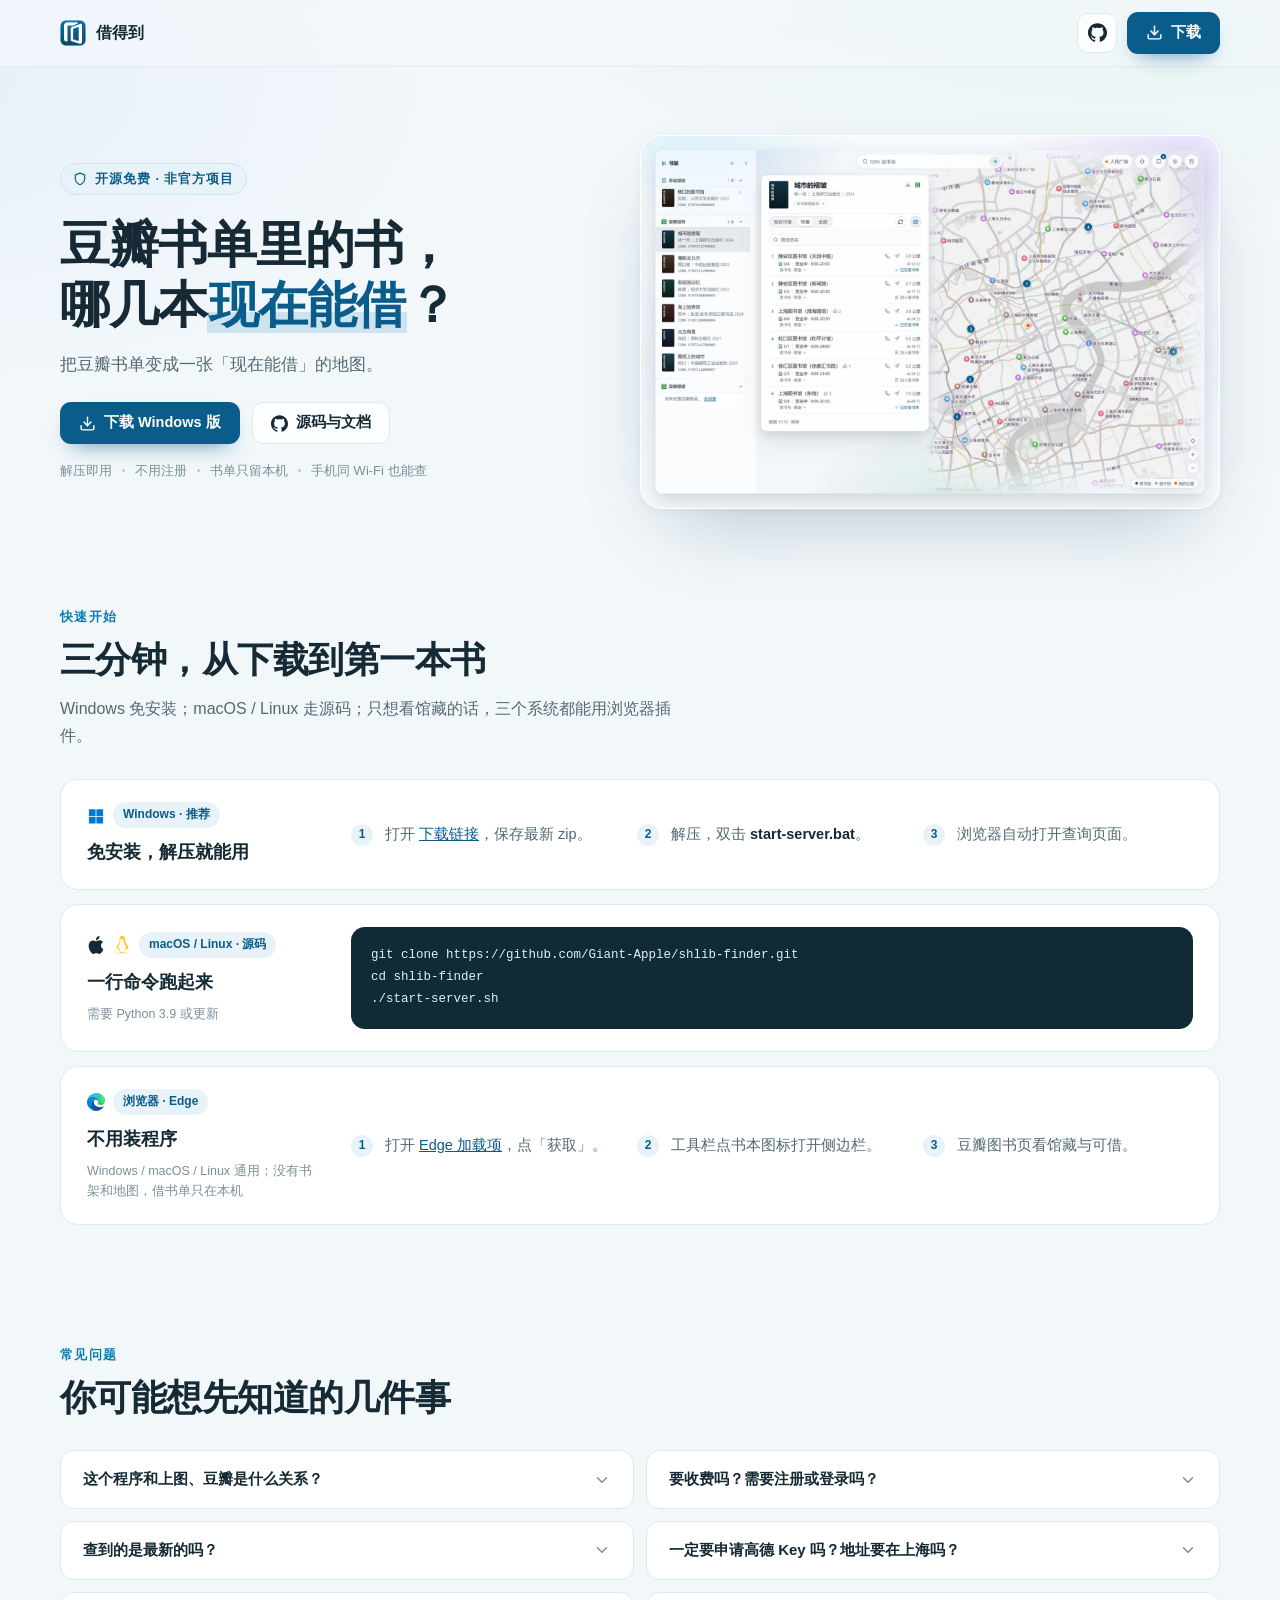
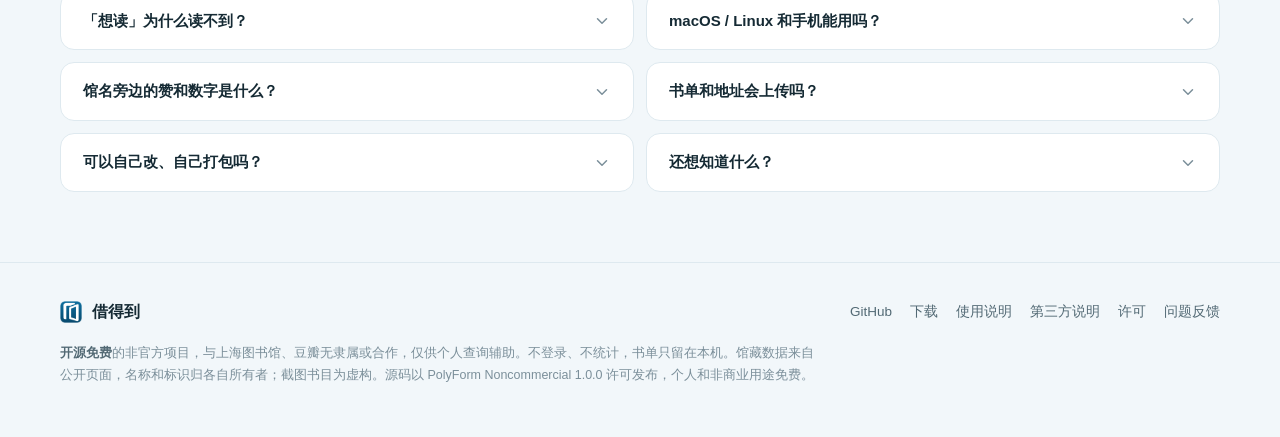
==== commit bfd63825: "更新版本" ====
--- a/docs/index.html
+++ b/docs/index.html
@@ -138,11 +138,27 @@
   }
 
   .shot {
+    display: block; width: 100%; padding: 0; font: inherit;
     border-radius: 22px; overflow: hidden; background: #fff;
     border: 1px solid rgba(255, 255, 255, .9);
-    box-shadow: var(--shadow);
-  }
+    box-shadow: var(--shadow); cursor: zoom-in;
+  }
+  .shot:hover { border-color: var(--brand-line); }
   .shot img { width: 100%; }
+
+  .zoom {
+    width: auto; max-width: 96vw; max-height: 92vh; padding: 0;
+    border: 0; border-radius: 12px; background: transparent;
+    overflow: visible; cursor: zoom-out;
+  }
+  /* 模态打开时滚轮不再滚动背后的页面：对话层自己截住，背景层也变成不滚的滚动容器 */
+  .zoom:modal { overscroll-behavior: contain; }
+  .zoom::backdrop { overflow: hidden; overscroll-behavior: contain; background: rgba(8, 24, 33, .78); }
+  .zoom img {
+    display: block; width: auto; height: auto;
+    max-width: 96vw; max-height: 92vh;
+    border-radius: 12px; box-shadow: 0 30px 80px rgba(0, 0, 0, .4);
+  }
 
   /* ---------------------------------------------------------------- 通用区块 */
 
@@ -219,6 +235,19 @@
   .faq .a { padding: 0 0 16px; color: var(--ink-2); font-size: 14.5px; }
   .faq .a p { margin: 0 0 10px; }
   .faq .a p:last-child { margin-bottom: 0; }
+  /* 展开/收起从 0 长到自然高度，不再瞬间跳高；不支持的浏览器照旧直接展开 */
+  @supports (interpolate-size: allow-keywords) {
+    .faq details { interpolate-size: allow-keywords; }
+    .faq details::details-content {
+      block-size: 0; overflow: clip; content-visibility: hidden;
+      transition: block-size .2s ease, content-visibility .2s;
+      transition-behavior: allow-discrete;
+    }
+    .faq details[open]::details-content { block-size: auto; content-visibility: visible; }
+    @media (prefers-reduced-motion: reduce) {
+      .faq details::details-content { transition: none; }
+    }
+  }
 
   /* ---------------------------------------------------------------- 页脚 */
 
@@ -332,10 +361,11 @@
           </p>
         </div>
         <div>
-          <div class="shot">
+          <button class="shot" type="button" id="shotBtn" aria-label="放大查看界面截图" title="点开看大图">
             <img src="feature/01-hero.jpg" width="1600" height="1030"
+                 fetchpriority="high" decoding="async"
                  alt="借得到界面：左侧是书架，中间是某一本书在各馆的在架数量与距离，右侧是标出各馆位置的地图。">
-          </div>
+          </button>
         </div>
       </div>
 
@@ -466,6 +496,12 @@
           </summary>
           <div class="a"><p>可以。源码公开，按 PolyForm Noncommercial 1.0.0 发布，个人和非商业用途免费。</p></div>
         </details>
+        <details>
+          <summary>还想知道什么？
+            <svg viewBox="0 0 24 24" fill="none" stroke="currentColor" stroke-width="2" stroke-linecap="round" stroke-linejoin="round" aria-hidden="true"><path d="m6 9 6 6 6-6"/></svg>
+          </summary>
+          <div class="a"><p>这里没写到的，或者想提新功能、报个问题，去 <a href="https://github.com/Giant-Apple/shlib-finder/issues" target="_blank" rel="noopener noreferrer">GitHub Issues</a> 留言；别人问过的问题也在那里。</p></div>
+        </details>
       </div>
     </div>
   </section>
@@ -490,5 +526,20 @@
   </div>
 </footer>
 
+<dialog class="zoom" id="zoomShot" aria-label="界面截图大图">
+  <img src="feature/01-hero.jpg" width="1600" height="1030"
+       alt="借得到界面大图：左侧是书架，中间是各馆在架数量与距离，右侧是标出各馆位置的地图。">
+</dialog>
+
+<script>
+  (function () {
+    var btn = document.getElementById('shotBtn');
+    var dlg = document.getElementById('zoomShot');
+    if (!btn || !dlg || !dlg.showModal) return;
+    btn.addEventListener('click', function () { dlg.showModal(); });
+    dlg.addEventListener('click', function () { dlg.close(); });
+  })();
+</script>
+
 </body>
 </html>
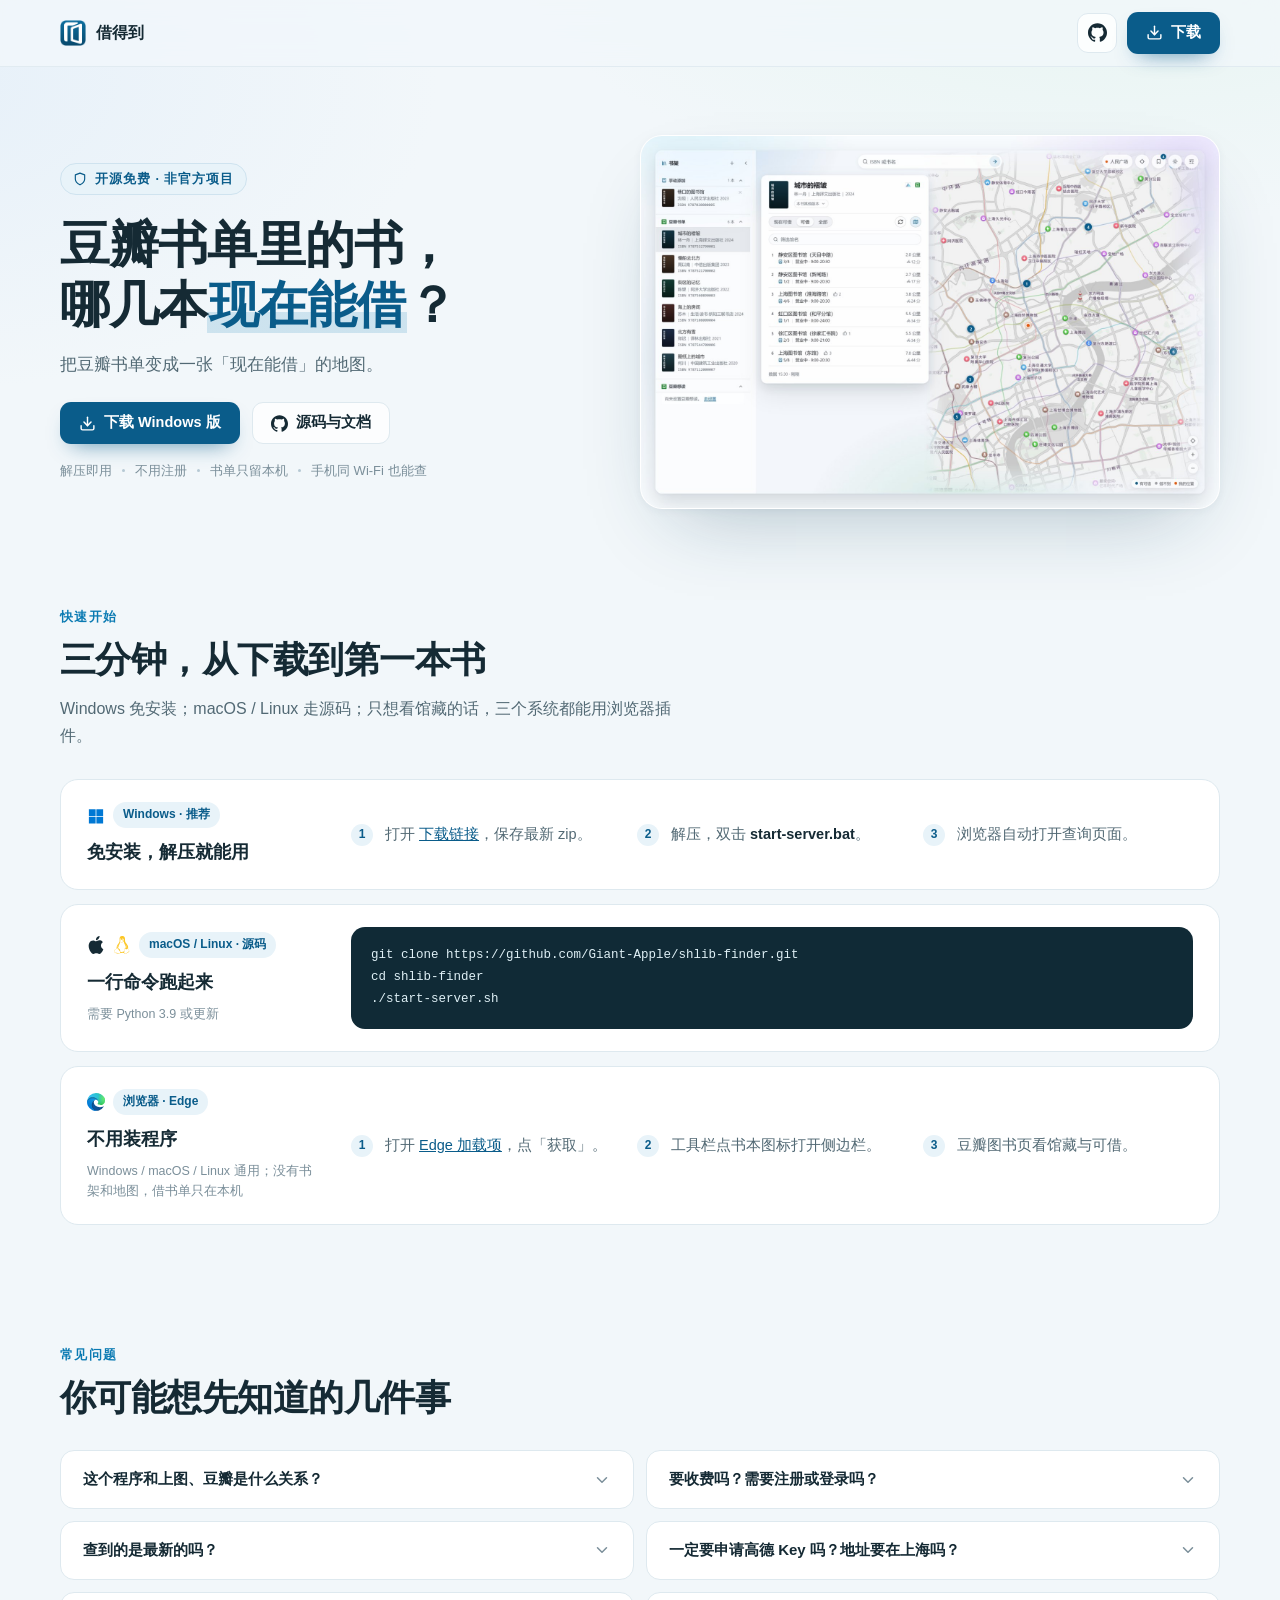
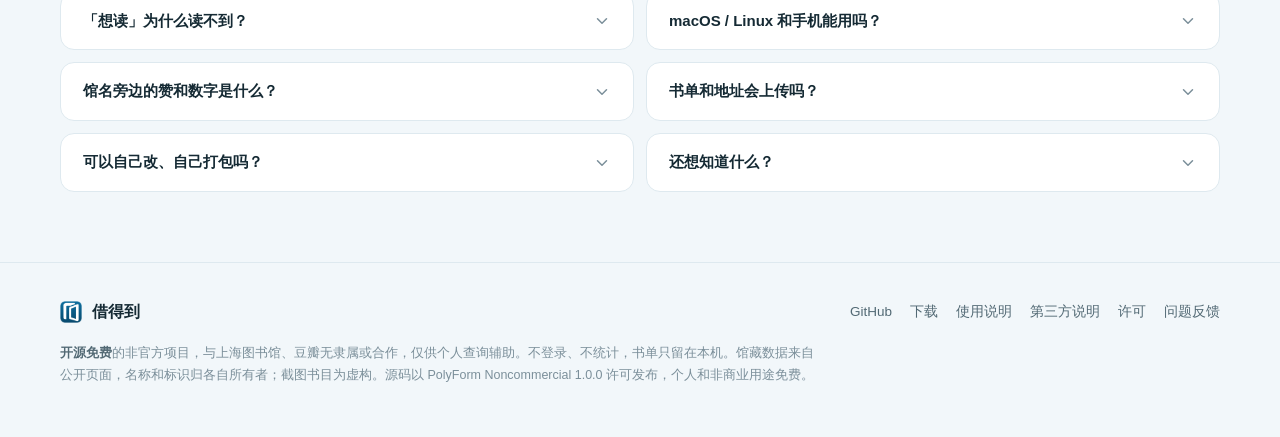
==== commit 21632f38: "更新 0.3.1 界面配图" ====
--- a/docs/index.html
+++ b/docs/index.html
@@ -9,7 +9,7 @@
 <meta property="og:type" content="website">
 <meta property="og:title" content="借得到 · 豆瓣书单 → 上海图书馆在架地图">
 <meta property="og:description" content="开源免费。豆瓣书单变成一张「现在能借」的地图：按 ISBN 查上图与全市分馆的在架情况，按远近排好并标在地图上。装在自己电脑上，书单和配置只留在这台电脑上。">
-<meta property="og:image" content="https://raw.githubusercontent.com/Giant-Apple/shlib-finder/main/docs/feature/01-hero.jpg">
+<meta property="og:image" content="https://raw.githubusercontent.com/Giant-Apple/shlib-finder/main/docs/feature/01-hero.jpg?v=0.3.1">
 <link rel="icon" type="image/png" sizes="32x32" href="icon-32.png">
 <link rel="apple-touch-icon" href="icon-180.png">
 <style>
@@ -362,7 +362,7 @@
         </div>
         <div>
           <button class="shot" type="button" id="shotBtn" aria-label="放大查看界面截图" title="点开看大图">
-            <img src="feature/01-hero.jpg" width="1600" height="1030"
+            <img src="feature/01-hero.jpg?v=0.3.1" width="1600" height="1030"
                  fetchpriority="high" decoding="async"
                  alt="借得到界面：左侧是书架，中间是某一本书在各馆的在架数量与距离，右侧是标出各馆位置的地图。">
           </button>
@@ -527,7 +527,7 @@
 </footer>
 
 <dialog class="zoom" id="zoomShot" aria-label="界面截图大图">
-  <img src="feature/01-hero.jpg" width="1600" height="1030"
+  <img src="feature/01-hero.jpg?v=0.3.1" width="1600" height="1030"
        alt="借得到界面大图：左侧是书架，中间是各馆在架数量与距离，右侧是标出各馆位置的地图。">
 </dialog>
 
